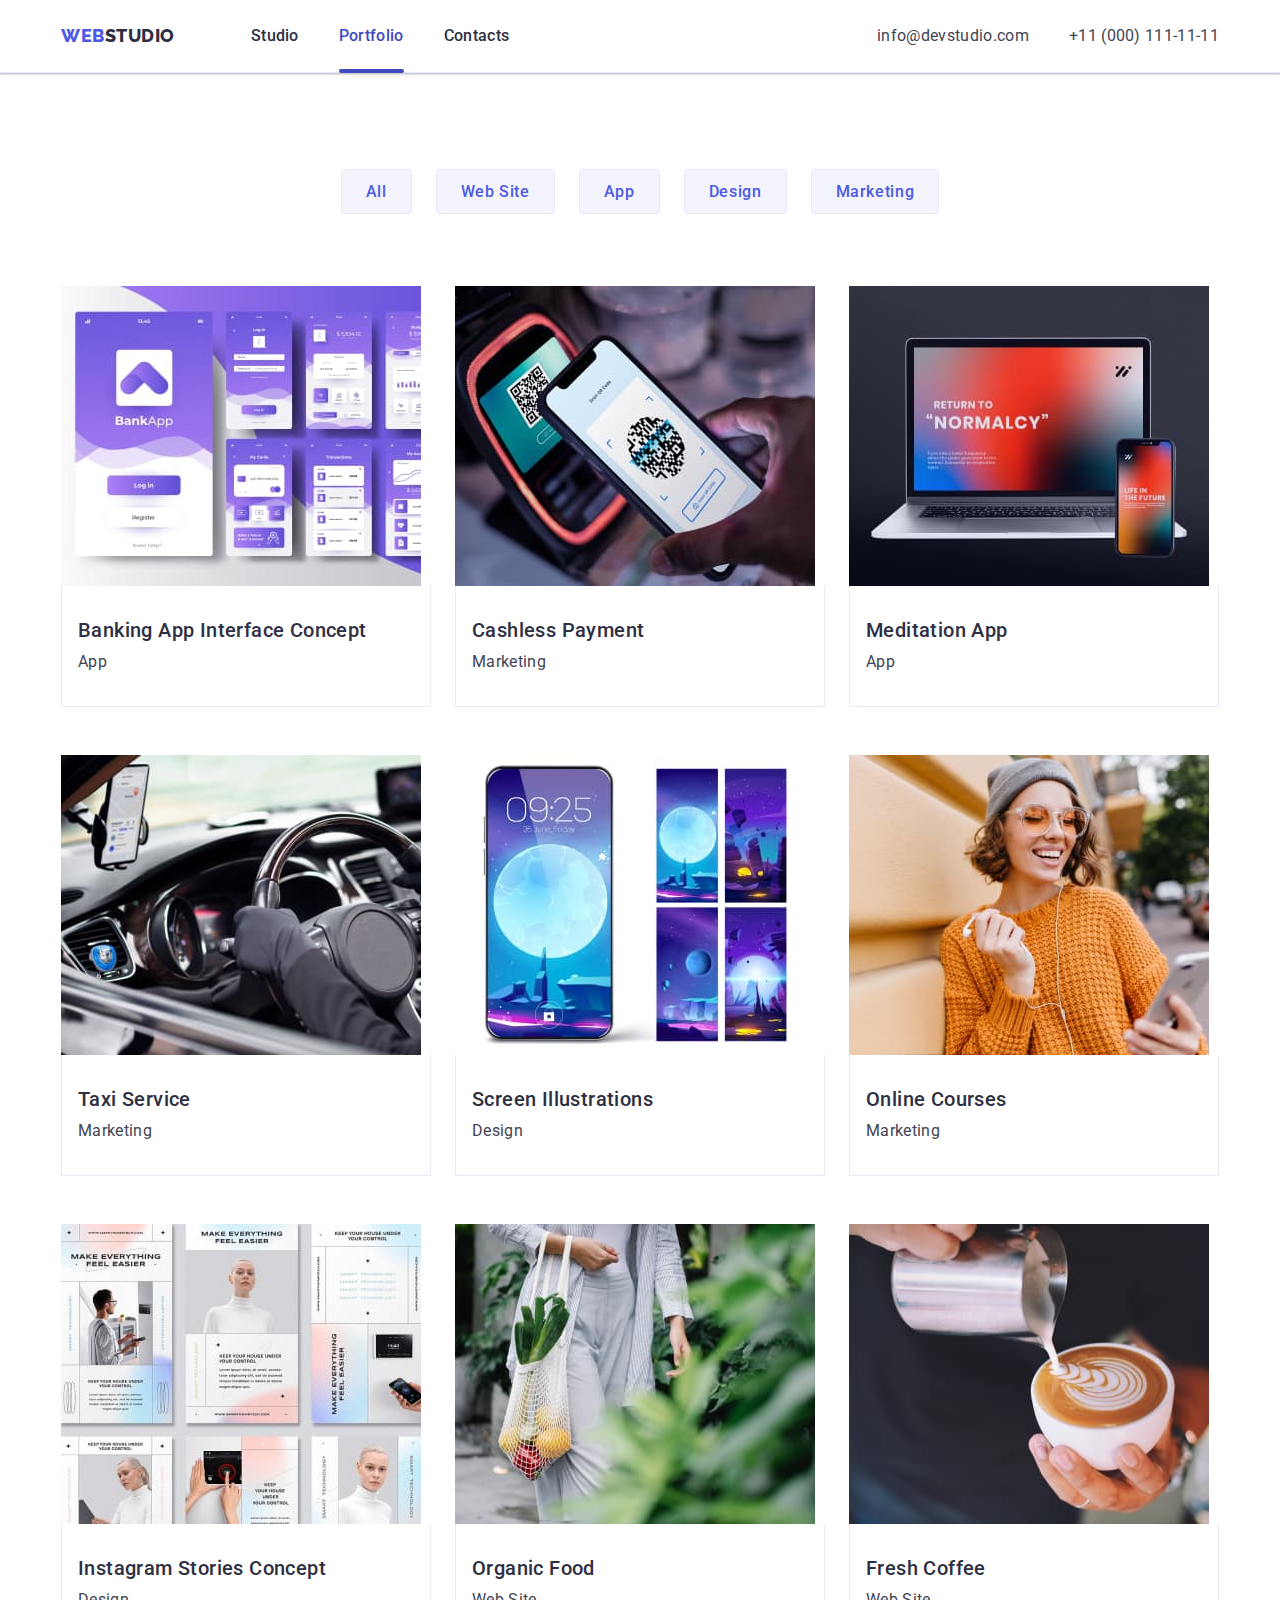
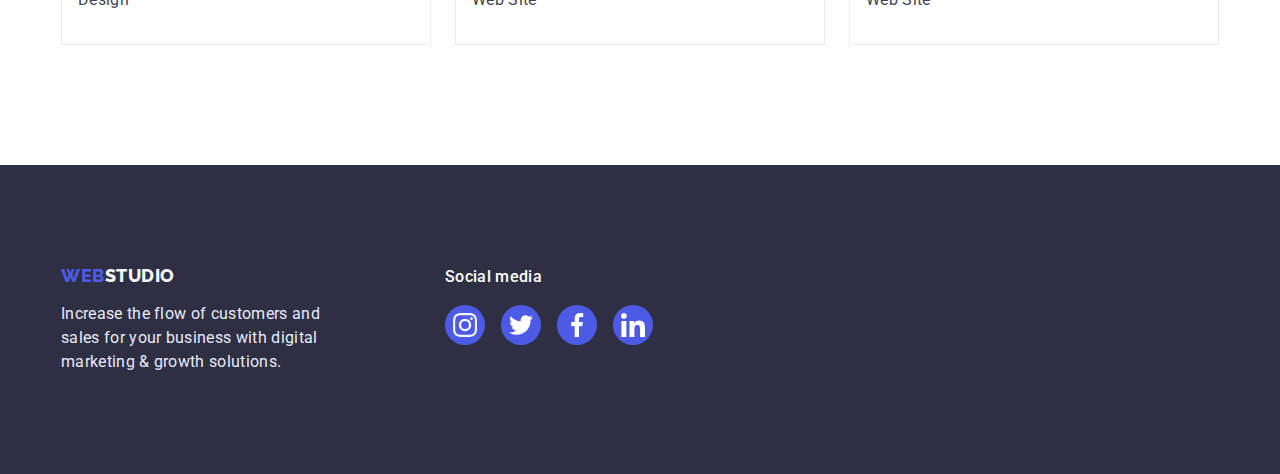
==== portfolio.html @ d0ee43f0 "Initial commit" ====
<!DOCTYPE html>
<html lang="en">
  <head>
    <meta charset="UTF-8" />
    <meta http-equiv="X-UA-Compatible" content="IE=edge" />
    <meta name="viewport" content="width=device-width, initial-scale=1.0" />
    <title>Document</title>
    <link rel="preconnect" href="https://fonts.googleapis.com" />
    <link rel="preconnect" href="https://fonts.gstatic.com" crossorigin />
    <link
      href="https://fonts.googleapis.com/css2?family=Montserrat:wght@400;700&family=Raleway:wght@800&family=Roboto:wght@400;500;700&display=swap"
      rel="stylesheet"
    />
    <link
      rel="stylesheet"
      href="https://cdnjs.cloudflare.com/ajax/libs/modern-normalize/1.1.0/modern-normalize.min.css"
      integrity="sha512-wpPYUAdjBVSE4KJnH1VR1HeZfpl1ub8YT/NKx4PuQ5NmX2tKuGu6U/JRp5y+Y8XG2tV+wKQpNHVUX03MfMFn9Q=="
      crossorigin="anonymous"
      referrerpolicy="no-referrer"
    />
    <link rel="stylesheet" href="./css/style.css" />
  </head>

  <body>
    <header class="header">
      <div class="container headerflex">
        <nav class="headernav">
          <a class="logo link" href="./index.html"
            >Web<span class="studio">Studio</span></a
          >
          <ul class="list listmenu">
            <li class="listitem">
              <a class="menu link" href="./index.html">Studio</a>
            </li>
            <li class="listitem">
              <a class="menu stroke link" href="./portfolio.html">Portfolio</a>
            </li>
            <li class="listitem">
              <a class="menu link" href="">Contacts</a>
            </li>
          </ul>
        </nav>
        <address class="contacts">
          <ul class="list contactsflex">
            <li class="additem">
              <a class="address link" href="mailto:info@devstudio.com"
                >info@devstudio.com</a
              >
            </li>
            <li class="additem">
              <a class="address link" href="tel:+110001111111"
                >+11 (000) 111-11-11</a
              >
            </li>
          </ul>
        </address>
      </div>
    </header>

    <main>
      <section class="section portfolio">
        <div class="container">
          <h1 class="visually-hidden">Portfolio</h1>
          <ul class="list portfoliolist">
            <li class="portfolioli">
              <button class="buttonfilter" type="button">All</button>
            </li>
            <li class="portfolioli">
              <button class="buttonfilter" type="button">Web Site</button>
            </li>
            <li class="portfolioli">
              <button class="buttonfilter" type="button">App</button>
            </li>
            <li class="portfolioli">
              <button class="buttonfilter" type="button">Design</button>
            </li>
            <li class="portfolioli">
              <button class="buttonfilter" type="button">Marketing</button>
            </li>
          </ul>
          <ul class="list portfoliofilter">
            <li class="portfoliofilterli">
              <a class="link portfoliolink">
                  <div class="linkthumb">
                    <img
                      class="image"
                      src="./images/Portfolio/Bankingapp.jpg"
                      alt=""
                      width="360"
                      height="300"
                    />
                    <p class="imagedescription">
                      14 Stylish and User-Friendly App Design Concepts · Task
                      Manager App · Calorie Tracker App · Exotic Fruit Ecommerce
                      App · Cloud Storage App
                    </p>
                  </div>
                <div class="card">
                  <h2 class="cardtitle">Banking App Interface Concept</h2>
                  <p class="cardtext">App</p>
                </div>
              </a>
            </li>
            <li class="portfoliofilterli">
              <a class="link portfoliolink">
                <div class="linkthumb">
                <img
                  class="image"
                  src="./images/Portfolio/Cashlesspayment.jpg"
                  alt="cashlesspayment"
                  width="360"
                  height="300"
                />
                <p class="imagedescription">
                      14 Stylish and User-Friendly App Design Concepts · Task
                      Manager App · Calorie Tracker App · Exotic Fruit Ecommerce
                      App · Cloud Storage App
                    </p>
                  </div>
                <div class="card">
                  <h2 class="cardtitle">Cashless Payment</h2>
                  <p class="cardtext">Marketing</p>
                </div>
              </a>
            </li>
            <li class="portfoliofilterli">
              <a class="link portfoliolink">
                <div class="linkthumb">
                <img
                  class="image"
                  src="./images/Portfolio/Meditationapp.jpg"
                  alt="meditationapp"
                  width="360"
                  height="300"
                />
                <p class="imagedescription">
                  14 Stylish and User-Friendly App Design Concepts · Task
                  Manager App · Calorie Tracker App · Exotic Fruit Ecommerce
                  App · Cloud Storage App
                </p>
              </div>
                <div class="card">
                  <h2 class="cardtitle">Meditation App</h2>
                  <p class="cardtext">App</p>
                </div>
              </a>
            </li>
            <li class="portfoliofilterli">
              <a class="link portfoliolink">
                <div class="linkthumb">
                <img
                  class="image"
                  src="./images/Portfolio/Taxiservice.jpg"
                  alt="taxiservice"
                  width="360"
                  height="300"
                />
                <p class="imagedescription">
                  14 Stylish and User-Friendly App Design Concepts · Task
                  Manager App · Calorie Tracker App · Exotic Fruit Ecommerce
                  App · Cloud Storage App
                </p>
              </div>
                <div class="card">
                  <h2 class="cardtitle">Taxi Service</h2>
                  <p class="cardtext">Marketing</p>
                </div>
              </a>
            </li>
            <li class="portfoliofilterli">
              <a class="link portfoliolink">
                <div class="linkthumb">
                <img
                  class="image"
                  src="./images/Portfolio/Screenillustrations.jpg"
                  alt="screenillustrations"
                  width="360"
                  height="300"
                />
                <p class="imagedescription">
                  14 Stylish and User-Friendly App Design Concepts · Task
                  Manager App · Calorie Tracker App · Exotic Fruit Ecommerce
                  App · Cloud Storage App
                </p>
              </div>
                <div class="card">
                  <h2 class="cardtitle">Screen Illustrations</h2>
                  <p class="cardtext">Design</p>
                </div>
              </a>
            </li>
            <li class="portfoliofilterli">
              <a class="link portfoliolink">
                <div class="linkthumb">
                <img
                  class="image"
                  src="./images/Portfolio/Onlinecourses.jpg"
                  alt="onlinecourses"
                  width="360"
                  height="300"
                />
                <p class="imagedescription">
                  14 Stylish and User-Friendly App Design Concepts · Task
                  Manager App · Calorie Tracker App · Exotic Fruit Ecommerce
                  App · Cloud Storage App
                </p>
              </div>
                <div class="card">
                  <h2 class="cardtitle">Online Courses</h2>
                  <p class="cardtext">Marketing</p>
                </div>
              </a>
            </li>
            <li class="portfoliofilterli">
              <a class="link portfoliolink">
                <div class="linkthumb">
                <img
                  class="image"
                  src="./images/Portfolio/Instagramstories.jpg"
                  alt="instagramstories"
                  width="360"
                  height="300"
                />
                <p class="imagedescription">
                  14 Stylish and User-Friendly App Design Concepts · Task
                  Manager App · Calorie Tracker App · Exotic Fruit Ecommerce
                  App · Cloud Storage App
                </p>
              </div>
                <div class="card">
                  <h2 class="cardtitle">Instagram Stories Concept</h2>
                  <p class="cardtext">Design</p>
                </div>
              </a>
            </li>
            <li class="portfoliofilterli">
              <a class="link portfoliolink">
                <div class="linkthumb">
                <img
                  class="image"
                  src="./images/Portfolio/Organicfood.jpg"
                  alt="organicfood"
                  width="360"
                  height="300"
                />
                <p class="imagedescription">
                  14 Stylish and User-Friendly App Design Concepts · Task
                  Manager App · Calorie Tracker App · Exotic Fruit Ecommerce
                  App · Cloud Storage App
                </p>
              </div>
                <div class="card">
                  <h2 class="cardtitle">Organic Food</h2>
                  <p class="cardtext">Web Site</p>
                </div>
              </a>
            </li>
            <li class="portfoliofilterli">
              <a class="link portfoliolink">
                <div class="linkthumb">
                <img
                  class="image"
                  src="./images/Portfolio/Freshcoffee.jpg"
                  alt="freshcoffee"
                  width="360"
                  height="300"
                />
                <p class="imagedescription">
                  14 Stylish and User-Friendly App Design Concepts · Task
                  Manager App · Calorie Tracker App · Exotic Fruit Ecommerce
                  App · Cloud Storage App
                </p>
              </div>
                <div class="card">
                  <h2 class="cardtitle">Fresh Coffee</h2>
                  <p class="cardtext">Web Site</p>
                </div>
              </a>
            </li>
          </ul>
        </div>
      </section>
    </main>
    <footer class="footer">
      <div class="container contfooter">
        <div class="footerleft">
          <a class="logofooter link" href="./index.html"
            >Web<span class="studiofooter">Studio</span></a
          >
          <p class="footertextleft">
            Increase the flow of customers and sales for your business with
            digital marketing & growth solutions.
          </p>
        </div>
        <div class="footercenter">
          <p class="footertextcenter">Social media</p>
          <ul class="footersoclist list">
            <li class="footersocitems">
              <a href="" class="footersoclink link">
                <svg width="24" height="24" class="footersocicon">
                  <use href="./images/icons.svg#icon-instagram"></use></svg
              ></a>
            </li>
            <li class="footersocitems">
              <a href="" class="footersoclink link">
                <svg width="24" height="24" class="footersocicon">
                  <use href="./images/icons.svg#icon-twitter"></use></svg
              ></a>
            </li>
            <li class="footersocitems">
              <a href="" class="footersoclink link">
                <svg width="24" height="24" class="footersocicon">
                  <use href="./images/icons.svg#icon-facebook"></use></svg
              ></a>
            </li>
            <li class="footersocitems">
              <a href="" class="footersoclink link">
                <svg width="24" height="24" class="footersocicon">
                  <use href="./images/icons.svg#icon-linkedin"></use></svg
              ></a>
            </li>
          </ul>
        </div>
      </div>
    </footer>
  </body>
</html>
---- css/style.css ----
body {
  margin: 0;
  font-family: "Roboto", sans-serif;
  font-size: 16px;
  line-height: 1.5;
  color: #434455;
}

/*---*/

:root {
  --iris: #4d5ae5;
  --ocean: #404bbf;
  --navy-blue: #2e2f42;
  --green: #31d0aa;
  --slate: #434455;
  --lightslate: #8e8f99;
  --cornflower: #e7e9fc;
  --cloud: #f4f4fd;
  --navy-blue-modal: #2e2f42;
  --white: #ffffff;
  --herobuttoncolor: rgba(0, 0, 0, 0.15);
  --teamcolor: #d9d9d9;
}

* *::before *::after {
  box-sizing: border-box;
}

.container {
  width: 1158px;
  padding: 0 15px;
  margin: 0 auto;
}

.section {
  padding: 120px 0;
}

.image {
  display: block;
  max-width: 100%;
  height: auto;
}

.list {
  list-style: none;
  padding: 0;
  margin: 0;
}

.link {
  text-decoration: none;
}

.visually-hidden {
  position: absolute;
  width: 1px;
  height: 1px;
  margin: -1px;
  border: 0;
  padding: 0;
  white-space: nowrap;
  clip-path: inset(100%);
  clip: rect(0 0 0 0);
  overflow: hidden;
}

/*HEADER*/

.header {
  padding: 24px;
  border-bottom: 1px solid var(--cornflower);
  box-shadow: 0px 1px 6px rgba(46, 47, 66, 0.08),
    0px 1px 1px rgba(46, 47, 66, 0.16), 0px 2px 1px rgba(46, 47, 66, 0.08);
}

.headerflex {
  display: flex;
  justify-content: space-between;
  align-items: center;
}

.headernav {
  display: flex;
  justify-content: space-between;
  align-items: center;
}

.listmenu {
  display: flex;
  gap: 40px;
}

.logo {
  margin-right: 76px;
  font-family: "Raleway", sans-serif;
  font-weight: 800;
  font-size: 18px;
  line-height: 1.17;
  letter-spacing: 0.03em;
  text-transform: uppercase;
  color: var(--iris);
}

.studio {
  color: var(--navy-blue);
}

.menu {
  position: relative;
  display: block;
  font-weight: 500;
  letter-spacing: 0.02em;
  color: var(--navy-blue);
  transition-property: color;
  transition-duration: 250ms;
  transition-timing-function: cubic-bezier(0.4, 0, 0.2, 1);
}

.menu::after {
  content: "";
  display: block;
  opacity: 0;
  position: absolute;
  bottom: -25px;
  left: 0;
  height: 4px;
  width: 100%;
  border-radius: 2px;
  background-color: var(--ocean);
  transition-property: opacity;
  transition-duration: 250ms;
  transition-timing-function: cubic-bezier(0.4, 0, 0.2, 1);
}

.menu.stroke {
  color: var(--ocean);
}

.menu:hover,
.menu:focus {
  color: var(--ocean);
}

.menu:hover::after,
.menu:focus::after,
.menu.stroke::after {
  opacity: 1;
}

.contacts {
  font-style: normal;
  justify-content: space-between;
  align-items: center;
}

.contactsflex {
  display: flex;
  gap: 40px;
}

.additem {
  display: flex;
}

.address {
  letter-spacing: 0.02em;
  color: var(--slate);
  transition-property: color;
  transition-duration: 250ms;
  transition-timing-function: cubic-bezier(0.4, 0, 0.2, 1);
}

.address:hover,
.address:focus {
  color: var(--ocean);
}

/*HERO*/

.hero {
  max-width: 1440px;
  margin: 0 auto;
  padding: 188px 0;
  text-align: center;
  background-color: var(--navy-blue);
  background-image: linear-gradient(
      rgba(46, 47, 66, 0.7),
      rgba(46, 47, 66, 0.7)
    ),
    url(../images/heroimage.jpg);
  background-repeat: no-repeat;
  background-position: center;
  background-size: cover;
}

.heroslogan {
  width: 496px;
  margin: 0 auto;
  margin-bottom: 48px;
  font-weight: 700;
  font-size: 56px;
  line-height: 1.07;
  text-align: center;
  letter-spacing: 0.02em;
  color: var(--white);
}

.herobutton {
  display: block;
  align-items: center;
  margin: 0 auto;
  padding: 16px 32px;
  border: 0;
  font-family: "Roboto", sans-serif;
  font-weight: 500;
  font-size: 16px;
  line-height: 1.5;
  letter-spacing: 0.04em;
  color: var(--white);
  background-color: var(--iris);
  box-shadow: 0px 4px 4px var(--herobuttoncolor);
  border-radius: 4px;
  cursor: pointer;
  transition-property: background-color;
  transition-duration: 250ms;
  transition-timing-function: cubic-bezier(0.4, 0, 0.2, 1);
}

.herobutton:hover,
.herobutton:focus {
  background-color: var(--ocean);
}

.backdrop {
  position: fixed;
  top: 0;
  left: 0;
  width: 100%;
  height: 100%;
  background-color: rgba(46, 47, 66, 0.4);
}

.modal {
  position: relative;
  top: 50%;
  left: 50%;
  width: 408px;
  padding: 72px 24px;
  text-align: left;
  border-radius: 4px;
  background: #fcfcfc;
  box-shadow: 0px 1px 1px rgba(0, 0, 0, 0.14), 0px 1px 3px rgba(0, 0, 0, 0.12),
    0px 2px 1px rgba(0, 0, 0, 0.2);
  transform: translate(-50%, -50%);
}

.backdrop.is-hidden {
  visibility: hidden;
  opacity: 0;
  pointer-events: none;
}

.buttonmodal {
  position: absolute;
  display: flex;
  align-items: center;
  justify-content: center;
  margin-bottom: 24px;
  top: 24px;
  right: 24px;
  width: 24px;
  height: 24px;
  border-radius: 50%;
  color: var(--navy-blue);
  border: 1px solid rgba(0, 0, 0, 0.1);
  cursor: pointer;
  transition-property: background-color, color;
  transition-duration: 250ms;
  transition-timing-function: cubic-bezier(0.4, 0, 0.2, 1);
}

.buttonmodal:hover,
.buttonmodal:focus {
  color: var(--white);
  background-color: var(--ocean);
}

.modalsvg {
  fill: currentColor;
}

.modalabout {
  margin: 0 0 16px;
  font-family: "Roboto";
  font-style: normal;
  font-weight: 500;
  font-size: 16px;
  line-height: 1.5;
  text-align: center;
  letter-spacing: 0.02em;
  color: var(--navy-blue);
}

.form-field {
  margin: 0 0 8px;
  text-align: left;
}

.label {
  display: block;
  margin-bottom: 4px;
  font-size: 12px;
  line-height: 1.17;
  letter-spacing: 0.04em;
  color: var(--lightslate);
}

.modal {
  padding-bottom: 24px;
}

.modalinput {
  width: 100%;
  height: 40px;
  border: 1px solid rgba(46, 47, 66, 0.4);
  border-radius: 4px;
  padding-left: 38px;
  margin: 0;
  padding-top: 0;
  font-size: 12px;
  background-color: transparent;
  transition-property: border;
  transition-duration: 250ms;
  transition-timing-function: cubic-bezier(0.4, 0, 0.2, 1);
}

.modalinput:focus {
  border-color: var(--iris);
  outline: none;
}

.modalinput:focus + .iconmodal {
  fill:var(--iris)
}

.modaldiv {
  position: relative;
}

.iconmodal {
  position: absolute;
  display: inline-block;
  top: 8px;
  left: 16px;
  width: 18px;
  height: 24px;
  fill: #000000;
}

.modalcomment {
  padding: 8px 16px;
  font-style: normal;
  font-weight: 400;
  font-size: 12px;
  line-height: 1.17;
  letter-spacing: 0.04em;
  width: 100%;
  height: 120px;
  border: 1px solid rgba(46, 47, 66, 0.4);
  border-radius: 4px;
  resize: none;
}

.modalcomment::placeholder {
  font-family: "Roboto";
  font-style: normal;
  font-weight: 400;
  font-size: 12px;
  line-height: 1.17;
  letter-spacing: 0.04em;
  color: rgba(46, 47, 66, 0.4);
}

.privacypolicy {
  color: var(--iris);
}

.field {
  display: flex;
  position: relative;
  align-items: center;
  justify-content: center;
  border: none;
  margin: 0;
  padding: 0;
  transition-property: background-color;
  transition-duration: 250ms;
  transition-timing-function: cubic-bezier(0.4, 0, 0.2, 1);
}

.fieldlabel {
  margin-bottom: 24px;
  font-size: 12px;
  line-height: 1, 17;
  letter-spacing: 0.04em;
  color: var(--lightslate);
  padding-left: 24px;
}

.checkbox {
  appearance: none;
  position: absolute;
  opacity; 0;
}

.checkbox:checked + .checkicon {
  background-color: var(--iris);
  border-color: var(--iris);
  fill: var(--white);
}

.checkbox:focus + .checkicon {
  border-color: var(--iris);
}

.checkicon {
  position: absolute;
  display: inline-flex;
  left: 1px;
  width: 16px;
  height: 16px;
  box-sizing: border-box;
  align-items: center;
  justify-content: center;
  border: 1px solid rgba(46, 47, 66, 0.4);
  border-radius: 2px;
  fill: transparent;
}

.checkicon:focus {
  border-color: var(--iris);
  fill: var(--iris);
}

.formbutton {
  display: block;
  align-items: center;
  margin: 0 auto;
  padding: 16px 64px;
  border: 0;
  font-weight: 500;
  font-size: 16px;
  line-height: 1.5;
  letter-spacing: 0.04em;
  cursor: pointer;
  box-shadow: 0px 4px 4px rgba(0, 0, 0, 0.15);
  transition-property: background-color;
  transition-duration: 250ms;
  transition-timing-function: cubic-bezier(0.4, 0, 0.2, 1);
  color: var(--white);
  background-color: var(--iris);
  border-radius: 4px;
}

.formbutton:hover,
.formbutton:focus {
  background-color: var(--ocean);
}

/*ABOUT*/

.aboutlist {
  display: flex;
  gap: 24px;
}

.aboutli {
  display: block;
  width: calc((100% - 72px) / 4);
}

.abouttitle {
  margin: 0 0 8px 0;
  font-weight: 500;
  font-size: 20px;
  line-height: 1.2;
  letter-spacing: 0.02em;
  color: var(--navy-blue);
}

.abouttext {
  margin: 0;
  letter-spacing: 0.02em;
}

.aboutlink {
  margin: 0 0 8px 0;
  width: 100%;
  height: 112px;
  border-radius: 4px;
  background-color: var(--cloud);
  display: flex;
  align-items: center;
  justify-content: center;
}

/*WHAT ARE WE DOING*/

.doing {
  padding-top: 0;
}

.doingflex {
  display: flex;
  gap: 24px;
}

/*OUR TEAM*/

.team {
  background-color: var(--cloud);
}

.title {
  margin: 0 0 72px 0;
  font-weight: 700;
  font-size: 36px;
  line-height: 1.11;
  text-align: center;
  letter-spacing: 0.02em;
  text-transform: capitalize;
  color: var(--navy-blue);
}

.teamflex {
  display: flex;
  gap: 24px;
}

.teamli {
  width: calc((100% - 72px) / 4);
  background-color: var(--white);
}

.teamdiv {
  padding: 32px 0;
  box-shadow: 0px 1px 6px rgba(46, 47, 66, 0.08),
    0px 1px 1px rgba(46, 47, 66, 0.16), 0px 2px 1px rgba(46, 47, 66, 0.08);
  border-radius: 0px 0px 4px 4px;
}

.teammember {
  margin-top: 0;
  margin-bottom: 8px;
  font-weight: 500;
  font-size: 20px;
  line-height: 1.2;
  text-align: center;
  letter-spacing: 0.02em;
  color: var(--navy-blue);
}

.teammemberprof {
  margin: 0;
  text-align: center;
  letter-spacing: 0.02em;
  margin-bottom: 8px;
}

.teamsoclist {
  display: flex;
  justify-content: center;
  gap: 24px;
}

.teamsocitems {
  width: 40px;
  height: 40px;
}

.teamsoclink {
  width: 100%;
  height: 100%;
  border-radius: 50%;
  background-color: #4d5ae5;
  display: flex;
  align-items: center;
  justify-content: center;
  transition-property: background-color;
  transition-duration: 250ms;
  transition-timing-function: cubic-bezier(0.4, 0, 0.2, 1);
}

.teamsoclink:hover,
.teamsoclink:focus {
  background-color: var(--ocean);
}

.teamsocicon {
  fill: var(--white);
}

/*CUSTOMERS*/

.customersflex {
  display: flex;
  justify-content: center;
  gap: 24px;
}

.customersli {
  width: calc((100% - 120px) / 6);
  height: 88px;
}

.customerslink {
  width: 100%;
  height: 100%;
  border: 1px solid var(--lightslate);
  border-radius: 4px;
  background-color: var(--white);
  color: var(--lightslate);
  display: flex;
  align-items: center;
  justify-content: center;
  transition-property: border, color;
  transition-duration: 250ms;
  transition-timing-function: cubic-bezier(0.4, 0, 0.2, 1);
}

.customerslink:hover,
.customerslink:focus {
  border-color: var(--ocean);
  color: var(--ocean);
}

.customersicon {
  fill: currentColor;
}

/*FOOTER*/

.footer {
  padding: 100px 0;
  font-family: "Roboto", sans-serif;
  background-color: var(--navy-blue);
}

.contfooter {
  display: flex;
  align-items: baseline;
}

.footerleft {
  width: 264px;
  margin-right: 120px;
}

.logofooter {
  display: inline-block;
  margin-bottom: 16px;
  font-family: "Raleway", sans-serif;
  font-weight: 800;
  font-size: 18px;
  line-height: 1.17;
  letter-spacing: 0.03em;
  text-transform: uppercase;
  color: var(--iris);
}

.studiofooter {
  color: var(--cloud);
}

.footertextleft {
  margin: 0;
  margin-top: 0;
  font-size: 16px;
  letter-spacing: 0.02em;
  color: var(--cornflower);
}

.footercenter {
  margin-top: 0;
  justify-content: center;
  margin-right: auto;
}

.footertextcenter {
  margin-top: 0;
  margin-bottom: 16px;
  font-weight: 500;
  font-size: 16px;
  letter-spacing: 0.02em;
  color: var(--white);
}

.footersoclist {
  display: flex;
  justify-content: center;
  gap: 16px;
}

.footersocitems {
  width: 40px;
  height: 40px;
}

.footersoclink {
  width: 100%;
  height: 100%;
  border-radius: 50%;
  background-color: var(--iris);
  display: flex;
  align-items: center;
  justify-content: center;
  transition-property: color;
  transition-duration: 250ms;
  transition-timing-function: cubic-bezier(0.4, 0, 0.2, 1);
}

.footersoclink:hover,
.footersoclink:focus {
  background-color: var(--green);
}

.footersocicon {
  fill: var(--white);
}

.footerright {
  justify-content: center;
}

.footerdiv {
  display: flex;
}

.footerform {
  position: relative;
  display: flex;
  align-items: center;
  position: relative;
  gap: 24px;
}

.labelfooter {
  position: absolute;
  padding-left: 16px;
  font-family: "Roboto";
  font-style: normal;
  font-weight: 400;
  font-size: 12px;
  line-height: 1, 17;
  letter-spacing: 0.04em;
  color: var(--white);
}

.footerinput {
  width: 264px;
  height: 40px;
  border: 1px solid var(--white);
  border-radius: 4px;
  padding: 8px 16px;
  font-size: 12px;
  background-color: transparent;
  color: var(--white);
  transition-property: border;
  transition-duration: 250ms;
  transition-timing-function: cubic-bezier(0.4, 0, 0.2, 1);
}

.footerinput:focus {
  border-color: var(--iris);
}

.footerinput::placeholder {
  font-family: "Roboto";
  font-style: normal;
  font-weight: 400;
  font-size: 12px;
  line-height: 1.17;
  letter-spacing: 0.04em;
  color: var(--white);
}

.footerformbutton {
  display: flex;
  align-items: center;
  justify-content: center;
  gap: 16px;
  margin: 0;
  border: 0;
  padding: 8px 24px;
  height: 40px;
  color: var(--white);
  background-color: var(--iris);
  border-radius: 4px;
  font-weight: 500;
  font-size: 16px;
  line-height: 1.5;
  letter-spacing: 0.04em;
  cursor: pointer;
  transition-property: background-color;
  transition-duration: 250ms;
  transition-timing-function: cubic-bezier(0.4, 0, 0.2, 1);
}

.footerformbutton:hover,
.footerformbutton:focus {
  background-color: var(--ocean);
}

.footerformicon {
  fill: var(--white);
}

/*PORTFOLIO*/

.section.portfolio {
  padding-top: 96px;
}

.portfoliolist {
  display: flex;
  justify-content: center;
  align-items: center;
  margin: 0 0 72px 0;
  gap: 24px;
}

.portfoliofilter {
  display: flex;
  flex-wrap: wrap;
  gap: 48px 24px;
}

.portfoliofilterli {
  width: calc((100% - 48px) / 3);
  position: relative;
}

.portfoliolink {
  display: block;
  position: relative;
  transition-property: box-shadow;
  transition-duration: 250ms;
  transition-timing-function: cubic-bezier(0.4, 0, 0.2, 1);
}

.portfoliolink:hover,
.portfoliolink:focus {
  box-shadow: 0px 1px 6px rgba(46, 47, 66, 0.08),
    0px 1px 1px rgba(46, 47, 66, 0.16), 0px 2px 1px rgba(46, 47, 66, 0.08);
}

.buttonfilter {
  font-family: "Roboto", sans-serif;
  font-weight: 500;
  font-size: 16px;
  letter-spacing: 0.04em;
  display: flex;
  text-align: center;
  color: var(--iris);
  background-color: var(--cloud);
  cursor: pointer;
  padding: 12px 24px;
  border: 1px solid var(--cornflower);
  border-radius: 4px;
  transition-property: color, background-color, box-shadow, border;
  transition-duration: 250ms;
  transition-timing-function: cubic-bezier(0.4, 0, 0.2, 1);
}

.buttonfilter:hover,
.buttonfilter:focus {
  color: var(--white);
  background-color: var(--ocean);
  box-shadow: 0px 3px 1px rgba(0, 0, 0, 0.1), 0px 2px 1px rgba(0, 0, 0, 0.08),
    0px 2px 2px rgba(0, 0, 0, 0.12);
  border: 1px solid var(--ocean);
}

.linkthumb {
  position: relative;
  overflow: hidden;
}

.imagedescription {
  position: absolute;
  margin: 0;
  padding: 40px 32px;
  top: 0;
  left: 0;
  width: 100%;
  height: 100%;
  transform: translateY(100%);
  transition: transform 250ms;
  transition-property: transform;
  transition-duration: 250ms;
  transition-timing-function: cubic-bezier(0.4, 0, 0.2, 1);
  color: var(--white);
}

.linkthumb::before {
  display: inline-block;
  content: "";
  position: absolute;
  width: 100%;
  height: 100%;
  top: 0;
  left: 0;
  background-color: var(--iris);
  transform: translateY(100%);
  transition-property: transform;
  transition-duration: 250ms;
  transition-timing-function: cubic-bezier(0.4, 0, 0.2, 1);
}

.portfoliolink:hover .imagedescription {
  transform: translateY(0);
}

.portfoliolink:hover .linkthumb::before {
  transform: translateY(0);
}

.card {
  padding: 32px 0 32px 16px;
  border: 1px solid var(--cornflower);
  border-top: 0;
}

.cardtitle {
  margin-top: 0;
  margin-bottom: 8px;
  font-weight: 500;
  font-size: 20px;
  line-height: 1.2;
  letter-spacing: 0.02em;
  color: var(--navy-blue);
}

.cardtext {
  margin: 0;
  letter-spacing: 0.02em;
  color: var(--slate);
}
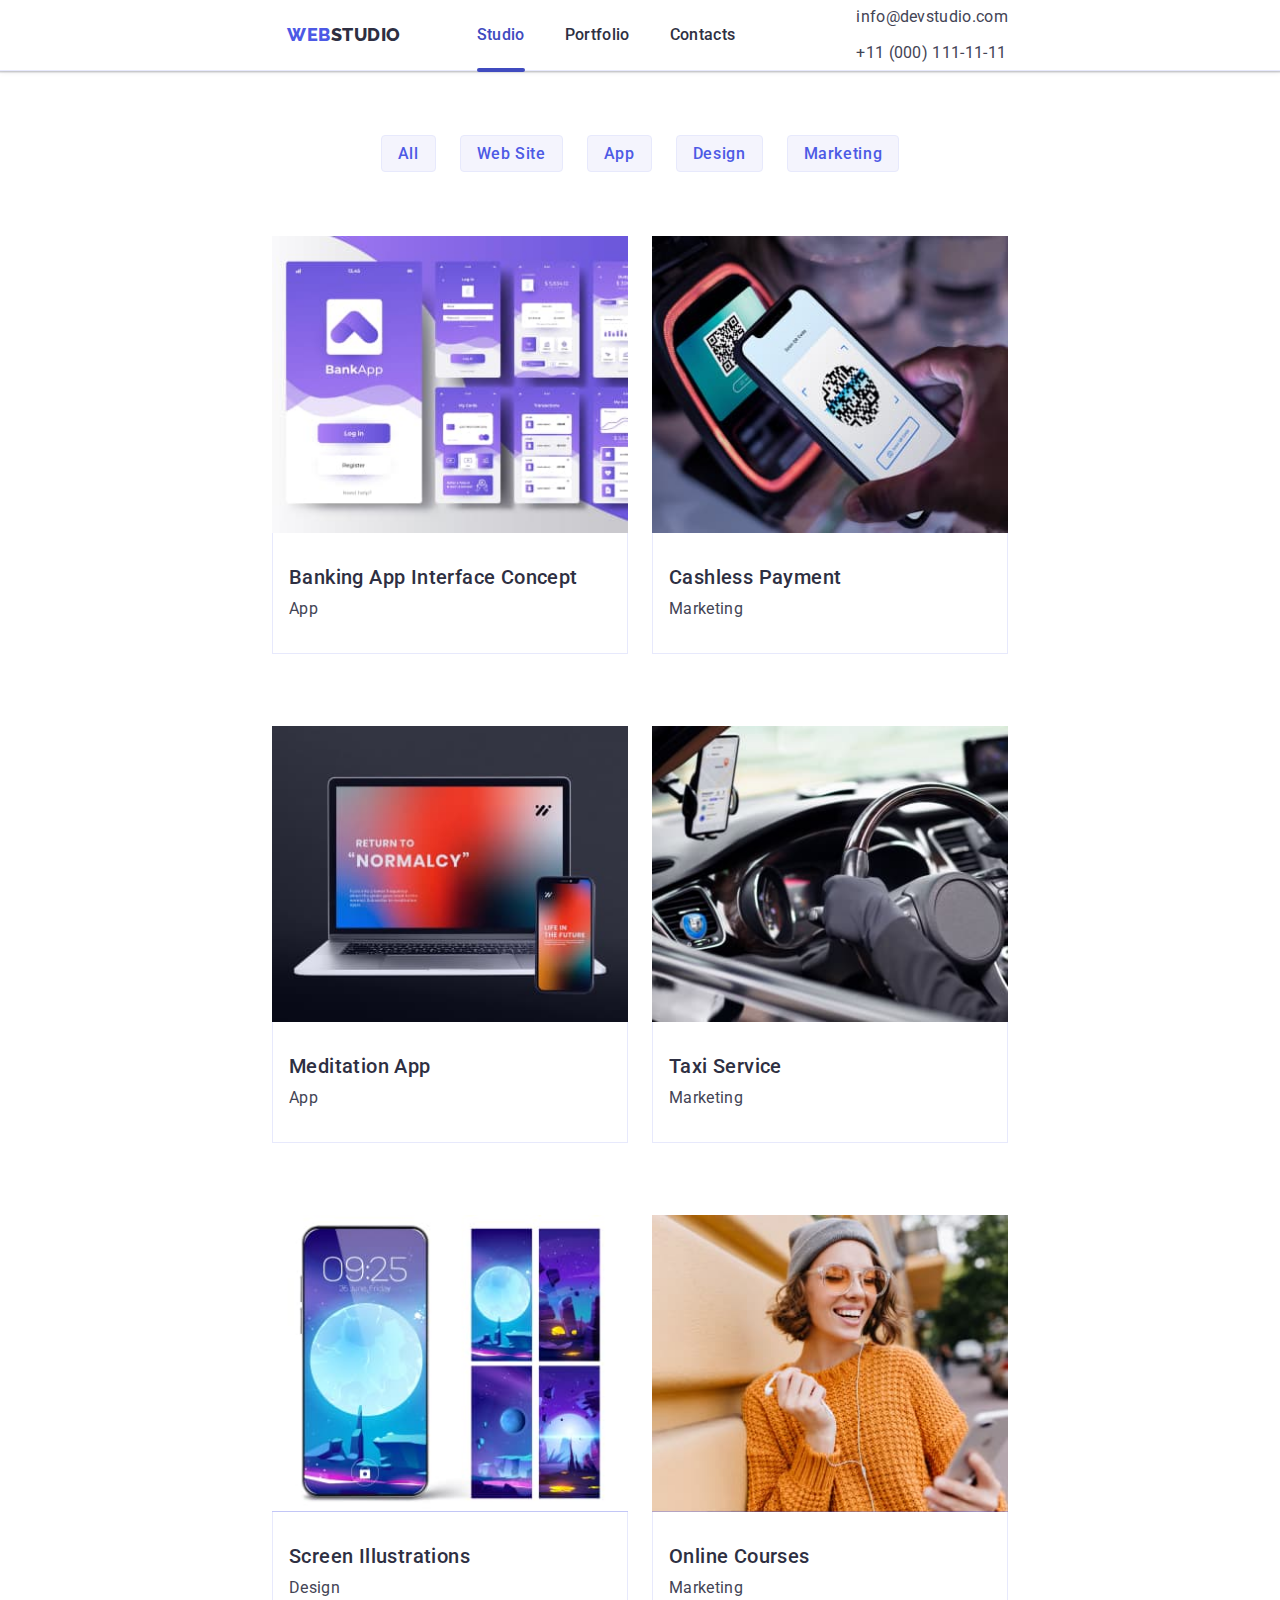
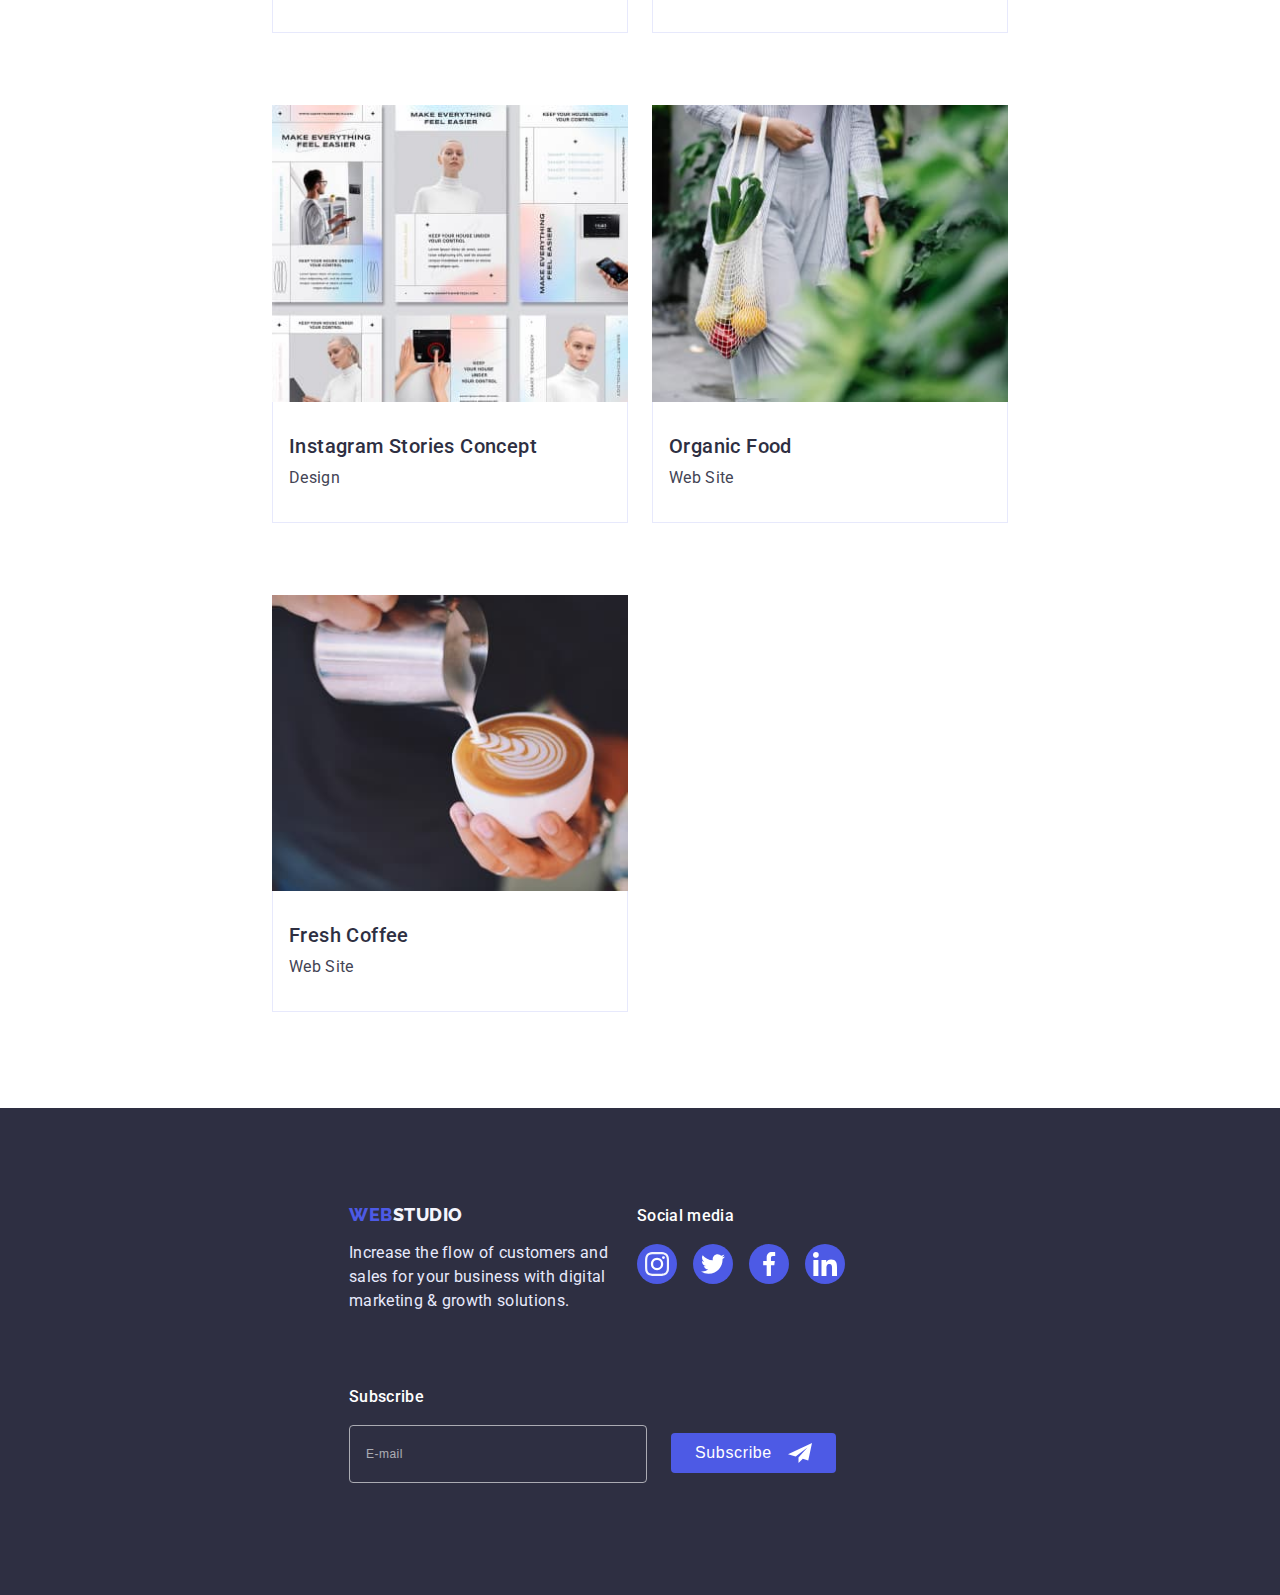
==== commit a38610ed: "HW_7_nn" ====
--- a/portfolio.html
+++ b/portfolio.html
@@ -19,6 +19,7 @@
       referrerpolicy="no-referrer"
     />
     <link rel="stylesheet" href="./css/style.css" />
+    <link rel="stylesheet" href="./css/media.css" />
   </head>
 
   <body>
@@ -30,10 +31,10 @@
           >
           <ul class="list listmenu">
             <li class="listitem">
-              <a class="menu link" href="./index.html">Studio</a>
+              <a class="menu stroke link" href="./index.html">Studio</a>
             </li>
             <li class="listitem">
-              <a class="menu stroke link" href="./portfolio.html">Portfolio</a>
+              <a class="menu link" href="./portfolio.html">Portfolio</a>
             </li>
             <li class="listitem">
               <a class="menu link" href="">Contacts</a>
@@ -54,6 +55,86 @@
             </li>
           </ul>
         </address>
+        <button
+          class="hamburger js-open-menu"
+          aria-expanded="false"
+          aria-controls="mobile-menu"
+        >
+          <svg
+            width="32"
+            height="22"
+            fill="currentColor"
+            viewBox="0 0 20 20"
+            xmlns="http://www.w3.org/2000/svg"
+          >
+            <path
+              fill-rule="evenodd"
+              d="M3 5a1 1 0 011-1h12a1 1 0 110 2H4a1 1 0 01-1-1zM3 10a1 1 0 011-1h12a1 1 0 110 2H4a1 1 0 01-1-1zM3 15a1 1 0 011-1h12a1 1 0 110 2H4a1 1 0 01-1-1z"
+              clip-rule="evenodd"
+            ></path>
+          </svg>
+        </button>
+      </div>
+      <div class="mobmenu js-menu-container is-open" id="mobile-menu">
+        <button class="close js-close-menu">
+          <svg
+            fill="currentColor"
+            viewBox="0 0 20 20"
+            xmlns="http://www.w3.org/2000/svg"
+            width="24"
+            height="24"
+          >
+            <path
+              fill-rule="evenodd"
+              d="M4.293 4.293a1 1 0 011.414 0L10 8.586l4.293-4.293a1 1 0 111.414 1.414L11.414 10l4.293 4.293a1 1 0 01-1.414 1.414L10 11.414l-4.293 4.293a1 1 0 01-1.414-1.414L8.586 10 4.293 5.707a1 1 0 010-1.414z"
+              clip-rule="evenodd"
+            ></path>
+          </svg>
+        </button>
+        <div>
+        <ul class="list moblistmenu">
+          <li class="moblistitem">
+            <a class="link" href="./index.html">Studio</a>
+          </li>
+          <li class="moblistitem">
+            <a class="link" href="./portfolio.html">Portfolio</a>
+          </li>
+          <li class="moblistitem">
+            <a class="mobstroke link" href="">Contacts</a>
+          </li>
+        </ul>
+        </div>
+        <div>
+          <div class="mobaddress">
+            <a class="mobaddressa link" href="tel:+110001111111"
+              >+11 (000) 111-11-11</a
+            >
+          </div>
+          <div class="mobmail">
+            <a class="mobmaila link" href="mailto:info@devstudio.com"
+              >info@devstudio.com</a
+            >
+          </div>
+        
+          <ul class="mobsoclist list">
+            <li class="mobsocitems"><a href="" class="mobsoclink link">
+              <svg width="16" height="16" class="mobsocicon">
+                <use href="./images/icons.svg#icon-instagram"></use>
+              </svg>
+            </a></li>
+            <li class="mobsocitems"><a href="" class="mobsoclink link"> <svg width="16" height="16" class="mobsocicon">
+                <use href="./images/icons.svg#icon-twitter"></use>
+              </svg></a></li>
+            <li class="mobsocitems"><a href="" class="mobsoclink link"> <svg width="16" height="16" class="mobsocicon">
+                <use href="./images/icons.svg#icon-facebook"></use>
+              </svg></a></li>
+            <li class="mobsocitems"><a href="" class="mobsoclink link"> <svg width="16" height="16" class="mobsocicon">
+                <use href="./images/icons.svg#icon-linkedin"></use>
+              </svg></a></li>
+          </ul>
+          
+        </div>
+        
       </div>
     </header>
 
@@ -83,6 +164,8 @@
               <a class="link portfoliolink">
                   <div class="linkthumb">
                     <img
+                    srcset="./images/Portfolio/Bankingapp.jpg 1x,
+              ./images/Portfolio/bankingapp2x.jpg 2x"
                       class="image"
                       src="./images/Portfolio/Bankingapp.jpg"
                       alt=""
@@ -105,6 +188,8 @@
               <a class="link portfoliolink">
                 <div class="linkthumb">
                 <img
+                srcset="./images/Portfolio/Cashlesspayment.jpg 1x,
+              ./images/Portfolio/cashlesspayment2x.jpg 2x"
                   class="image"
                   src="./images/Portfolio/Cashlesspayment.jpg"
                   alt="cashlesspayment"
@@ -127,6 +212,8 @@
               <a class="link portfoliolink">
                 <div class="linkthumb">
                 <img
+                srcset="./images/Portfolio/Meditationapp.jpg 1x,
+                ./images/Portfolio/meditationapp2x.jpg 2x"
                   class="image"
                   src="./images/Portfolio/Meditationapp.jpg"
                   alt="meditationapp"
@@ -149,6 +236,8 @@
               <a class="link portfoliolink">
                 <div class="linkthumb">
                 <img
+                srcset="./images/Portfolio/Taxiservice.jpg 1x,
+              ./images/Portfolio/taxiservice2x.jpg 2x"
                   class="image"
                   src="./images/Portfolio/Taxiservice.jpg"
                   alt="taxiservice"
@@ -171,6 +260,8 @@
               <a class="link portfoliolink">
                 <div class="linkthumb">
                 <img
+                srcset="./images/Portfolio/Screenillustrations.jpg 1x,
+                ./images/Portfolio/screenillustrations2x.jpg 2x"
                   class="image"
                   src="./images/Portfolio/Screenillustrations.jpg"
                   alt="screenillustrations"
@@ -193,6 +284,8 @@
               <a class="link portfoliolink">
                 <div class="linkthumb">
                 <img
+                srcset="./images/Portfolio/Onlinecourses.jpg 1x,
+                ./images/Portfolio/onlinecourses2x.jpg 2x"
                   class="image"
                   src="./images/Portfolio/Onlinecourses.jpg"
                   alt="onlinecourses"
@@ -215,6 +308,8 @@
               <a class="link portfoliolink">
                 <div class="linkthumb">
                 <img
+                srcset="./images/Portfolio/Instagramstories.jpg 1x,
+                ./images/Portfolio/instagramstories2x.jpg 2x"
                   class="image"
                   src="./images/Portfolio/Instagramstories.jpg"
                   alt="instagramstories"
@@ -237,6 +332,8 @@
               <a class="link portfoliolink">
                 <div class="linkthumb">
                 <img
+                srcset="./images/Portfolio/Organicfood.jpg 1x,
+                ./images/Portfolio/organicfood2x.jpg 2x"
                   class="image"
                   src="./images/Portfolio/Organicfood.jpg"
                   alt="organicfood"
@@ -259,6 +356,8 @@
               <a class="link portfoliolink">
                 <div class="linkthumb">
                 <img
+                srcset="./images/Portfolio/Freshcoffee.jpg 1x,
+                ./images/Portfolio/freshcoffee2x.jpg 2x"
                   class="image"
                   src="./images/Portfolio/Freshcoffee.jpg"
                   alt="freshcoffee"
@@ -284,44 +383,47 @@
     <footer class="footer">
       <div class="container contfooter">
         <div class="footerleft">
-          <a class="logofooter link" href="./index.html"
-            >Web<span class="studiofooter">Studio</span></a
-          >
-          <p class="footertextleft">
-            Increase the flow of customers and sales for your business with
-            digital marketing & growth solutions.
-          </p>
+        <a class="logofooter link" href="./index.html"
+          >Web<span class="studiofooter">Studio</span></a
+        >
+        <p class="footertextleft">
+          Increase the flow of customers and sales for your business with
+          digital marketing & growth solutions.
+        </p>
         </div>
         <div class="footercenter">
-          <p class="footertextcenter">Social media</p>
-          <ul class="footersoclist list">
-            <li class="footersocitems">
-              <a href="" class="footersoclink link">
+        <p class="footertextcenter">Social media</p>
+        <ul class="footersoclist list">
+            <li class="footersocitems"><a href="" class="footersoclink link">
                 <svg width="24" height="24" class="footersocicon">
-                  <use href="./images/icons.svg#icon-instagram"></use></svg
-              ></a>
-            </li>
-            <li class="footersocitems">
-              <a href="" class="footersoclink link">
-                <svg width="24" height="24" class="footersocicon">
-                  <use href="./images/icons.svg#icon-twitter"></use></svg
-              ></a>
-            </li>
-            <li class="footersocitems">
-              <a href="" class="footersoclink link">
-                <svg width="24" height="24" class="footersocicon">
-                  <use href="./images/icons.svg#icon-facebook"></use></svg
-              ></a>
-            </li>
-            <li class="footersocitems">
-              <a href="" class="footersoclink link">
-                <svg width="24" height="24" class="footersocicon">
-                  <use href="./images/icons.svg#icon-linkedin"></use></svg
-              ></a>
-            </li>
-          </ul>
+                <use href="./images/icons.svg#icon-instagram"></use>
+                </svg></a></li>
+            <li class="footersocitems"><a href="" class="footersoclink link"> <svg width="24" height="24" class="footersocicon">
+                <use href="./images/icons.svg#icon-twitter"></use>
+                </svg></a></li>
+            <li class="footersocitems"><a href="" class="footersoclink link"> <svg width="24" height="24" class="footersocicon">
+                <use href="./images/icons.svg#icon-facebook"></use>
+                </svg></a></li>
+            <li class="footersocitems"><a href="" class="footersoclink link"> <svg width="24" height="24" class="footersocicon">
+                <use href="./images/icons.svg#icon-linkedin"></use>
+                </svg></a></li>
+        </ul>
         </div>
+        <div class="footerright">
+        <p class="footertextcenter">Subscribe</p>
+        <div class="footerdiv">
+        <form class="footerform">
+          
+          <input class="footerinput" type="email" name="mail" id="mail" placeholder="E-mail">
+        
+        <button type="submit" class="footerformbutton">Subscribe<svg width="24" height="24" class="footerformicon">
+                <use href="./images/icons.svg#icon-Frame-3"></use>
+                </svg></button>
+        </form>
+      </div>  
+      </div>
       </div>
     </footer>
+    <script src="./js/menu.js"></script>
   </body>
 </html>
--- a/css/style.css
+++ b/css/style.css
@@ -28,18 +28,19 @@
 }
 
 .container {
-  width: 1158px;
+  max-width: 396px;
   padding: 0 15px;
   margin: 0 auto;
 }
 
 .section {
-  padding: 120px 0;
+  padding-bottom: 96px;
+  padding-top: 96px;
 }
 
 .image {
   display: block;
-  max-width: 100%;
+  width: 100%;
   height: auto;
 }
 
@@ -69,31 +70,39 @@
 /*HEADER*/
 
 .header {
-  padding: 24px;
+  
   border-bottom: 1px solid var(--cornflower);
   box-shadow: 0px 1px 6px rgba(46, 47, 66, 0.08),
     0px 1px 1px rgba(46, 47, 66, 0.16), 0px 2px 1px rgba(46, 47, 66, 0.08);
 }
 
 .headerflex {
+  padding: 0;
+  display: flex;
+  align-items: center;
+}
+
+.header .container {
+  height: 70px;
+  display: flex;
+  align-items: center;
+  justify-content: flex-end;
+}
+
+.container .headerflex {
+  width: 100%;
+  position: relative;
+}
+
+.headernav {
   display: flex;
   justify-content: space-between;
   align-items: center;
 }
 
-.headernav {
-  display: flex;
-  justify-content: space-between;
-  align-items: center;
-}
-
-.listmenu {
-  display: flex;
-  gap: 40px;
-}
-
 .logo {
-  margin-right: 76px;
+  margin-right: auto;
+  margin-left: 16px;
   font-family: "Raleway", sans-serif;
   font-weight: 800;
   font-size: 18px;
@@ -107,101 +116,214 @@
   color: var(--navy-blue);
 }
 
-.menu {
-  position: relative;
-  display: block;
-  font-weight: 500;
-  letter-spacing: 0.02em;
+.listmenu,
+.contacts,
+.address {
+  display: none;
+}
+
+.hamburger {
+  min-height: 32px;
+  min-width: 22px;
+  display: flex;
+  align-items: center;
+  justify-content: center;
+  margin-right: 16px;
+  padding: 0;
+  background-color: transparent;
+  cursor: pointer;
+  border: none;
+  border-radius: 50%;
+  outline: none;
+  margin-left: auto;
+}
+
+.mobmenu {
+  position: fixed;
+  display: flex;
+  padding: 80px 40px 40px;
+  margin: 0;
+  list-style: none;
+  top: 0;
+  left: 0;
+  width: 100%;
+  height: 100%;
+  background-color: var(--white);
+  flex-direction: column;
+  justify-content: space-between;
+  opacity: 0;
+  transition-property: background-color;
+  transition-duration: 250ms;
+  transition-timing-function: cubic-bezier(0.4, 0, 0.2, 1);
+  visibility: hidden;
+}
+
+#mobile-menu.mobmenu.js-menu-container.is-open {
+  opacity: 1;
+  z-index: 1;
+  visibility: visible;
+}
+
+.moblistmenu {
+  gap: 40px;
+font-weight: 700;
+font-size: 36px;
+line-height: 1.11;
+letter-spacing: 0.02em;
+text-transform: capitalize;
+color: var(--navy-blue-modal);
+}
+
+.moblistitema {
+  color: var(--navy-blue-modal);
+}
+
+.mobstroke {
+  color: var(--ocean);
+}
+
+.mob
+
+.moblistitem:not(:last-child) {
+  margin-bottom: 40px;
+}
+
+.menu .link {
+  padding: 10px;
+  color: inherit;
+  text-decoration: none;
+}
+
+.menu .link:hover,
+.menu .link:focus {
+  text-decoration: underline;
+}
+
+.mobaddress {
+  margin-bottom: 40px;
+font-weight: 700;
+font-size: 36px;
+line-height: 1.11;
+letter-spacing: 0.02em;
+text-transform: capitalize;
+}
+
+.mobaddressa {
+  color: var(--iris);
+}
+
+.mobmail {
+  margin-bottom: 48px;
+font-weight: 500;
+font-size: 20px;
+line-height: 1.2;
+letter-spacing: 0.02em;
+color: var(--slate);
+}
+
+.mobmaila {
+  color: var(--slate);
+}
+
+.mobsoclist {
+  display: flex;
+  justify-content: space-between;
+  padding-left: 0;
+}
+
+.mobsocitems {
+  width: 40px;
+  height: 40px;
+}
+
+.mobsoclink {
+  width: 100%;
+  height: 100%;
+  border-radius: 50%;
+  background-color: #4d5ae5;
+  display: flex;
+  align-items: center;
+  justify-content: center;
+  transition-property: background-color;
+  transition-duration: 250ms;
+  transition-timing-function: cubic-bezier(0.4, 0, 0.2, 1);
+}
+
+.mobsoclink:hover,
+.mobsoclink:focus {
+  background-color: var(--ocean);
+}
+
+.mobsocicon {
+  fill: var(--white);
+}
+
+.close {
+  position: absolute;
+  display: flex;
+  align-items: center;
+  justify-content: center;
+  top: 24px;
+  right: 24px;
+  width: 24px;
+  height: 24px;
+  border-radius: 50%;
   color: var(--navy-blue);
-  transition-property: color;
-  transition-duration: 250ms;
-  transition-timing-function: cubic-bezier(0.4, 0, 0.2, 1);
-}
-
-.menu::after {
-  content: "";
-  display: block;
-  opacity: 0;
-  position: absolute;
-  bottom: -25px;
-  left: 0;
-  height: 4px;
-  width: 100%;
-  border-radius: 2px;
+  background-color: var(--white);
+  border: 1px solid rgba(0, 0, 0, 0.1);
+  cursor: pointer;
+  transition-property: background-color, color;
+  transition-duration: 250ms;
+  transition-timing-function: cubic-bezier(0.4, 0, 0.2, 1);
+}
+
+.close:hover,
+.close:focus {
+  color: var(--white);
   background-color: var(--ocean);
-  transition-property: opacity;
-  transition-duration: 250ms;
-  transition-timing-function: cubic-bezier(0.4, 0, 0.2, 1);
-}
-
-.menu.stroke {
-  color: var(--ocean);
-}
-
-.menu:hover,
-.menu:focus {
-  color: var(--ocean);
-}
-
-.menu:hover::after,
-.menu:focus::after,
-.menu.stroke::after {
-  opacity: 1;
-}
-
-.contacts {
-  font-style: normal;
-  justify-content: space-between;
-  align-items: center;
-}
-
-.contactsflex {
-  display: flex;
-  gap: 40px;
-}
-
-.additem {
-  display: flex;
-}
-
-.address {
-  letter-spacing: 0.02em;
-  color: var(--slate);
-  transition-property: color;
-  transition-duration: 250ms;
-  transition-timing-function: cubic-bezier(0.4, 0, 0.2, 1);
-}
-
-.address:hover,
-.address:focus {
-  color: var(--ocean);
+}
+
+.closesvg {
+  fill: currentColor;
 }
 
 /*HERO*/
 
 .hero {
-  max-width: 1440px;
+  max-width: 396px;
+  height: auto;
   margin: 0 auto;
-  padding: 188px 0;
   text-align: center;
   background-color: var(--navy-blue);
   background-image: linear-gradient(
       rgba(46, 47, 66, 0.7),
       rgba(46, 47, 66, 0.7)
     ),
-    url(../images/heroimage.jpg);
+    url(../images/heroimagemob.jpg);
   background-repeat: no-repeat;
   background-position: center;
   background-size: cover;
 }
 
+@media (min-device-pixel-ratio: 2),
+  (min-resolution: 192dpi),
+  (min-resolution: 2dppx) {
+  .hero {
+    background-image: linear-gradient(
+      rgba(46, 47, 66, 0.7),
+      rgba(46, 47, 66, 0.7)
+    ),
+    url(../images/heroimagemob2x.jpg);
+  }
+}
+
 .heroslogan {
-  width: 496px;
+  width: 100%;
   margin: 0 auto;
-  margin-bottom: 48px;
+  margin-bottom: 72px;
   font-weight: 700;
-  font-size: 56px;
-  line-height: 1.07;
+  font-size: 36px;
+  line-height: 1.11;
   text-align: center;
   letter-spacing: 0.02em;
   color: var(--white);
@@ -234,6 +356,7 @@
 }
 
 .backdrop {
+width: 392px;
   position: fixed;
   top: 0;
   left: 0;
@@ -246,7 +369,8 @@
   position: relative;
   top: 50%;
   left: 50%;
-  width: 408px;
+  width: calc(100% - 36px);
+  max-width: 392px;
   padding: 72px 24px;
   text-align: left;
   border-radius: 4px;
@@ -293,8 +417,6 @@
 
 .modalabout {
   margin: 0 0 16px;
-  font-family: "Roboto";
-  font-style: normal;
   font-weight: 500;
   font-size: 16px;
   line-height: 1.5;
@@ -412,7 +534,7 @@
 .checkbox {
   appearance: none;
   position: absolute;
-  opacity; 0;
+  background-color: transparent;
 }
 
 .checkbox:checked + .checkicon {
@@ -471,28 +593,13 @@
 
 /*ABOUT*/
 
-.aboutlist {
-  display: flex;
-  gap: 24px;
-}
-
 .aboutli {
   display: block;
-  width: calc((100% - 72px) / 4);
-}
-
-.abouttitle {
-  margin: 0 0 8px 0;
-  font-weight: 500;
-  font-size: 20px;
-  line-height: 1.2;
-  letter-spacing: 0.02em;
-  color: var(--navy-blue);
-}
-
-.abouttext {
-  margin: 0;
-  letter-spacing: 0.02em;
+  width: 100%;
+}
+
+.aboutli:not(:last-child) {
+  margin-bottom: 72px;
 }
 
 .aboutlink {
@@ -506,21 +613,64 @@
   justify-content: center;
 }
 
+.section .aboutlink {
+  display: none;
+}
+
+.abouttitle {
+  margin: 0 0 8px 0;
+  font-weight: 700;
+  font-size: 36px;
+  line-height: 1.11;
+  letter-spacing: 0.02em;
+  text-align: center;
+  color: var(--navy-blue);
+}
+
+.abouttext {
+  margin: 0;
+  font-weight: 500;
+  font-size: 16px;
+  line-height: 1.5;
+  letter-spacing: 0.02em;
+  color: #434455;
+}
+
 /*WHAT ARE WE DOING*/
 
 .doing {
   padding-top: 0;
+  display: none;
+}
+
+.section .doing {
+  display: none;
+  padding-bottom: 0;
+  margin: 0;
 }
 
 .doingflex {
   display: flex;
   gap: 24px;
+}
+
+.section .doingflex {
+  display: none;
+}
+
+.section .titledoing {
+  display: none;
 }
 
 /*OUR TEAM*/
 
 .team {
   background-color: var(--cloud);
+}
+
+.containerteam {
+  max-width: 396px;
+  padding: 0;
 }
 
 .title {
@@ -535,12 +685,14 @@
 }
 
 .teamflex {
-  display: flex;
-  gap: 24px;
+  padding: 0;
+  width: 100%;
+  margin: 0;
 }
 
 .teamli {
-  width: calc((100% - 72px) / 4);
+  width: 264px;
+  margin: 0 auto 72px;
   background-color: var(--white);
 }
 
@@ -573,6 +725,7 @@
   display: flex;
   justify-content: center;
   gap: 24px;
+  padding-left: 0;
 }
 
 .teamsocitems {
@@ -605,13 +758,15 @@
 /*CUSTOMERS*/
 
 .customersflex {
-  display: flex;
-  justify-content: center;
-  gap: 24px;
+  max-width: 552px;
+  display: flex;
+  flex-wrap: wrap;
+  justify-content: center;
+  gap: 72px 16px;
 }
 
 .customersli {
-  width: calc((100% - 120px) / 6);
+  width: calc((100% - 16px) / 2);
   height: 88px;
 }
 
@@ -643,23 +798,24 @@
 /*FOOTER*/
 
 .footer {
-  padding: 100px 0;
-  font-family: "Roboto", sans-serif;
+  padding: 96px 0;
   background-color: var(--navy-blue);
 }
 
 .contfooter {
-  display: flex;
-  align-items: baseline;
+  width: 100%;
 }
 
 .footerleft {
-  width: 264px;
-  margin-right: 120px;
+  width: 268px;
+margin-right: auto;
+margin-left: auto;
+margin-bottom: 72px;
 }
 
 .logofooter {
-  display: inline-block;
+  display: block;
+  text-align: center;
   margin-bottom: 16px;
   font-family: "Raleway", sans-serif;
   font-weight: 800;
@@ -671,6 +827,9 @@
 }
 
 .studiofooter {
+  align-items: center;
+  justify-content: center;
+  text-align: center;
   color: var(--cloud);
 }
 
@@ -684,8 +843,10 @@
 
 .footercenter {
   margin-top: 0;
-  justify-content: center;
+  text-align: center;
   margin-right: auto;
+margin-left: auto;
+margin-bottom: 72px;
 }
 
 .footertextcenter {
@@ -731,26 +892,28 @@
 }
 
 .footerright {
-  justify-content: center;
+  margin-top: 0;
+  text-align: center;
+  margin-right: auto;
+
 }
 
 .footerdiv {
-  display: flex;
+  display: block;
+  width: 100%;
 }
 
 .footerform {
   position: relative;
-  display: flex;
-  align-items: center;
-  position: relative;
+  display: block;
+  width: 100%;
+  align-items: center;
   gap: 24px;
 }
 
 .labelfooter {
   position: absolute;
   padding-left: 16px;
-  font-family: "Roboto";
-  font-style: normal;
   font-weight: 400;
   font-size: 12px;
   line-height: 1, 17;
@@ -759,14 +922,16 @@
 }
 
 .footerinput {
-  width: 264px;
+  width: 100%;
   height: 40px;
+  margin-bottom: 16px;
   border: 1px solid var(--white);
   border-radius: 4px;
   padding: 8px 16px;
   font-size: 12px;
   background-color: transparent;
   color: var(--white);
+  opacity: 0.6;
   transition-property: border;
   transition-duration: 250ms;
   transition-timing-function: cubic-bezier(0.4, 0, 0.2, 1);
@@ -777,8 +942,6 @@
 }
 
 .footerinput::placeholder {
-  font-family: "Roboto";
-  font-style: normal;
   font-weight: 400;
   font-size: 12px;
   line-height: 1.17;
@@ -791,7 +954,10 @@
   align-items: center;
   justify-content: center;
   gap: 16px;
-  margin: 0;
+  margin-top: 0;
+  text-align: center;
+  margin-right: auto;
+margin-left: auto;
   border: 0;
   padding: 8px 24px;
   height: 40px;
@@ -820,26 +986,29 @@
 /*PORTFOLIO*/
 
 .section.portfolio {
-  padding-top: 96px;
+  padding-top: 48px;
+  display: block;
+  width: 100%;
 }
 
 .portfoliolist {
   display: flex;
-  justify-content: center;
-  align-items: center;
-  margin: 0 0 72px 0;
-  gap: 24px;
+  flex-wrap: wrap;
+  justify-content:flex-start;
+  align-items: center;
+  margin: 0 0 48px 0;
+  gap: 16px 24px;
 }
 
 .portfoliofilter {
-  display: flex;
-  flex-wrap: wrap;
-  gap: 48px 24px;
+  width: 100%;
+  display: block;
 }
 
 .portfoliofilterli {
-  width: calc((100% - 48px) / 3);
+  width: 100%;
   position: relative;
+  margin-bottom: 48px;
 }
 
 .portfoliolink {
@@ -866,7 +1035,7 @@
   color: var(--iris);
   background-color: var(--cloud);
   cursor: pointer;
-  padding: 12px 24px;
+  padding: 8px 16px;
   border: 1px solid var(--cornflower);
   border-radius: 4px;
   transition-property: color, background-color, box-shadow, border;
--- a/css/media.css
+++ b/css/media.css
@@ -0,0 +1,589 @@
+.container {
+    /* padding-left: 15px;
+    padding-right: 15px; */
+    margin-left: auto;
+    margin-right: auto;
+}
+
+/*MOBILE*/
+
+/* @media screen and (min-width: 428px) {
+    .container {width: 396px;}
+} */
+    
+
+/*TABLET*/
+
+@media screen and (min-width: 768px) {
+
+    .container {
+        max-width: 736px;
+        align-items: center;
+        justify-content: center;
+        padding: 0;}
+
+    .list {
+        padding: 0;
+    }
+
+    /*HEADER-TAB*/
+      
+      .headerflex {
+        display: flex;
+        justify-content: space-between;
+        align-items: center;
+      }
+      
+      .headernav {
+        display: flex;
+        justify-content: space-between;
+        align-items: center;
+        margin-right: 121px;
+      }
+      
+      .logo {
+        margin-right: 76px;
+        font-family: "Raleway", sans-serif;
+        font-weight: 800;
+        font-size: 18px;
+        line-height: 1.17;
+        letter-spacing: 0.03em;
+        text-transform: uppercase;
+        color: var(--iris);
+      }
+      
+      .studio {
+        color: var(--navy-blue);
+      }      
+      
+      .listmenu {
+        display: flex;
+        gap: 40px;
+      }
+      
+      .menu {
+        display: block;
+        position: relative;
+        display: block;
+        font-weight: 500;
+        letter-spacing: 0.02em;
+        color: var(--navy-blue);
+        transition-property: color;
+        transition-duration: 250ms;
+        transition-timing-function: cubic-bezier(0.4, 0, 0.2, 1);
+      }
+
+      .mobmenu,
+      .hamburger {
+        display: none;
+      }
+      
+      .menu::after {
+        content: "";
+        display: block;
+        opacity: 0;
+        position: absolute;
+        bottom: -25px;
+        left: 0;
+        height: 4px;
+        width: 100%;
+        border-radius: 2px;
+        background-color: var(--ocean);
+        transition-property: opacity;
+        transition-duration: 250ms;
+        transition-timing-function: cubic-bezier(0.4, 0, 0.2, 1);
+      }
+      
+      .menu.stroke {
+        color: var(--ocean);
+      }
+      
+      .menu:hover,
+      .menu:focus {
+        color: var(--ocean);
+      }
+      
+      .menu:hover::after,
+      .menu:focus::after,
+      .menu.stroke::after {
+        opacity: 1;
+      }
+      
+      .contacts {
+        display: flex;
+        font-style: normal;
+      }
+      
+      .contactsflex {
+        display: flex;
+        flex-wrap: wrap;
+        flex-direction: column;
+        gap: 12px;
+      }
+      
+      .additem {
+        display: flex;
+      }
+      
+      .address {
+        display: block;
+        letter-spacing: 0.02em;
+        color: var(--slate);
+        transition-property: color;
+        transition-duration: 250ms;
+        transition-timing-function: cubic-bezier(0.4, 0, 0.2, 1);
+      }
+      
+      .address:hover,
+      .address:focus {
+        color: var(--ocean);
+      }
+    
+    /*HERO-TAB*/
+
+    .hero {
+        max-width: 768px;
+        padding: 188px 0;
+        padding: 112px 0;
+        background-image: linear-gradient(
+            rgba(46, 47, 66, 0.7),
+            rgba(46, 47, 66, 0.7)
+          ),
+          url(../images/heroimagetab.jpg);
+      }
+      
+      @media (min-device-pixel-ratio: 2),
+  (min-resolution: 192dpi),
+  (min-resolution: 2dppx) {
+  .hero {
+    background-image: linear-gradient(
+      rgba(46, 47, 66, 0.7),
+      rgba(46, 47, 66, 0.7)
+    ),
+    url(../images/heroimagetab2x.jpg);
+  }
+}
+      .heroslogan {
+        width: 496px;
+        margin: 0 auto;
+        margin-bottom: 48px;
+        font-weight: 700;
+        font-size: 56px;
+        line-height: 1.07;
+      }
+      
+      .backdrop {
+        width: 768px;
+        top: 0;
+        left: 0;
+        width: 100%;
+        height: 100%;
+      }
+      
+      .modal {
+        max-width: 408px;
+      }
+
+    /*ABOUT-TAB*/
+
+    .aboutlist {
+        width: 100%;
+        display: flex;
+        flex-wrap: wrap;
+        gap: 72px 24px;
+      }
+      
+      .aboutli {
+        width: calc((100% - 24px) / 2);
+        margin: 0;
+      }
+      
+      .aboutli:not(:last-child) {
+  margin-bottom: 0;
+}
+
+      .abouttitle {
+        text-align: left;
+      }
+      
+      /*TEAM-TAB*/
+
+      .teamflex {
+        width: 552px;
+        display: flex;
+        flex-wrap: wrap;
+        gap: 64px 24px;
+        margin-right: 0;
+        margin-left: auto;
+        margin-right: auto;
+      }
+
+      .teamli {
+        width: calc((100% - 36px) / 2);
+        margin-bottom: 0;
+      }
+
+      /*CUSTOMERS-TAB*/
+
+      .customersflex {
+        max-width: 582px;
+        gap: 72px 24px;
+        margin-left: auto;
+        margin-right: auto;
+      }
+      
+      .customersli {
+        width: calc((100% - 48px) / 3);
+      }
+
+      /*FOOTER-TAB*/
+
+      .contfooter {
+        max-width: 582px;
+        display: flex;
+        flex-wrap: wrap;
+        align-items: baseline;
+      }
+      
+      .footerleft {
+        width: 264px;
+        margin-right: 24px;
+        margin-left: 0;
+      }
+      
+      .logofooter {
+        display: inline-block;
+      }
+    
+      .footercenter {
+        margin-left: 0;
+        margin-right: auto;
+      }
+      
+      .footertextcenter {
+        text-align: left;
+      }
+      
+      .footerright {
+        justify-content: left;
+        align-items: left;
+      }
+      
+      
+      .footerform {
+        display: flex;
+        align-items: baseline;
+      }
+      
+      .footerinput {
+        width: 264px;
+      }
+      
+      /*PORTFOLIO-TAB*/
+
+      .section.portfolio {
+        padding-top: 64px;
+      }
+      
+      .portfoliolist {
+        justify-content: center;
+        margin: 0 0 64px 0;
+        gap: 24px;
+      }
+      
+      .portfoliofilter {
+        display: flex;
+        flex-wrap: wrap;
+        gap: 72px 24px;
+      }
+      
+      .portfoliofilterli {
+        width: calc((100% - 24px) / 2);
+        margin-bottom: 0;
+      }
+}
+
+/*DESKTOP*/
+
+@media screen and (min-width: 1440px) {
+
+    .container {
+        max-width: 1128px;
+    }
+    
+    .section {
+        padding-bottom: 120px;
+        padding-top: 120px;
+      }
+
+    /*HEADER-DESK*/
+
+      .headerflex {
+        display: flex;
+        justify-content: space-between;
+        align-items: center;
+      }
+      
+      .headernav {
+        display: flex;
+        justify-content: space-between;
+        align-items: center;
+        margin-right: 332px;
+      }
+      
+      .listmenu {
+        display: flex;
+        gap: 40px;
+      }
+      
+      .menu {
+        position: relative;
+        display: block;
+        font-weight: 500;
+        letter-spacing: 0.02em;
+        color: var(--navy-blue);
+        transition-property: color;
+        transition-duration: 250ms;
+        transition-timing-function: cubic-bezier(0.4, 0, 0.2, 1);
+      }
+      
+      .contactsflex {
+        display: flex;
+        flex-wrap: nowrap;
+        flex-direction: row;
+        gap: 40px;
+        width: 344px;
+      }
+    
+      /*HERO-DESK*/
+
+    .hero {
+        max-width: 1440px;
+        padding: 188px 0;
+        background-image: linear-gradient(
+            rgba(46, 47, 66, 0.7),
+            rgba(46, 47, 66, 0.7)
+          ),
+          url(../images/heroimage.jpg);
+      }
+      
+      @media (min-device-pixel-ratio: 2),
+  (min-resolution: 192dpi),
+  (min-resolution: 2dppx) {
+  .hero {
+    background-image: linear-gradient(
+      rgba(46, 47, 66, 0.7),
+      rgba(46, 47, 66, 0.7)
+    ),
+    url(../images/heroimage2x.jpg);
+  }
+}
+
+
+      .heroslogan {
+        width: 496px;
+        margin: 0 auto;
+        margin-bottom: 48px;
+        font-weight: 700;
+        font-size: 56px;
+        line-height: 1.07;
+        text-align: center;
+        letter-spacing: 0.02em;
+        color: var(--white);
+      }
+      
+      .herobutton {
+        display: block;
+        align-items: center;
+        margin: 0 auto;
+        padding: 16px 32px;
+        border: 0;
+        font-family: "Roboto", sans-serif;
+        font-weight: 500;
+        font-size: 16px;
+        line-height: 1.5;
+        letter-spacing: 0.04em;
+        color: var(--white);
+        background-color: var(--iris);
+        box-shadow: 0px 4px 4px var(--herobuttoncolor);
+        border-radius: 4px;
+        cursor: pointer;
+        transition-property: background-color;
+        transition-duration: 250ms;
+        transition-timing-function: cubic-bezier(0.4, 0, 0.2, 1);
+      }
+      
+      .herobutton:hover,
+      .herobutton:focus {
+        background-color: var(--ocean);
+      }
+      
+      .backdrop {
+        position: fixed;
+        top: 0;
+        left: 0;
+        width: 100%;
+        height: 100%;
+        background-color: rgba(46, 47, 66, 0.4);
+      }
+      
+      .modal {
+        width: 408px;
+      }
+      
+      
+    /*ABOUT-DESK*/
+
+      .aboutlist {
+        display: flex;
+        gap: 24px;
+      }
+      
+      .aboutli {
+        display: block;
+        width: calc((100% - 72px) / 4);
+      }
+      
+      .aboutli:not(:last-child) {
+        margin-bottom: 0;
+      }
+
+      .aboutlink {
+        margin: 0 0 8px 0;
+        width: 100%;
+        height: 112px;
+        border-radius: 4px;
+        background-color: var(--cloud);
+        display: flex;
+        align-items: center;
+        justify-content: center;
+      }
+      
+      .section .aboutlink {
+        display: flex;
+      }
+
+      .abouttitle {
+        font-weight: 500;
+        font-size: 20px;
+        line-height: 1.2;
+      }
+      
+      .abouttext {
+        margin: 0;
+        font-weight: 400;
+        letter-spacing: 0.02em;
+      }
+
+      /*DOING-DESK*/
+
+      .section .doing {
+        display: flex;
+      }
+
+      .section .doingflex {
+        display: flex;
+      }
+
+      .section .titledoing {
+        display: flex;
+        justify-content: center;
+      }
+
+      /*TEAM-DESK*/
+
+      .teamflex {
+        width: auto;
+        display: flex;
+        gap: 24px;
+      }
+      
+      .teamli {
+        width: calc((100% - 72px) / 4);
+      }
+
+      /*CUSTOMERS-DESK*/
+
+      .customersflex {
+        max-width: 1440px;
+        gap: 24px;
+      }
+      
+      .customersli {
+        width: calc((100% - 120px) / 6);
+      }
+
+      /*FOOTER-DESK*/
+
+      .footer {
+        padding: 100px 0;
+      }
+      
+      .contfooter {
+        display: flex;
+        align-items: baseline;
+      }
+      
+      .footerleft {
+        width: 264px;
+        margin-right: 120px;
+        margin-bottom: 0;
+      }
+      
+      .logofooter {
+        display: inline-block;
+      }
+      
+      .footertextleft {
+        margin-bottom: 0;
+      }
+      
+      .footercenter {
+        margin-bottom: 0;
+        margin-right: 80px;
+      }
+      
+      .footerdiv {
+        display: flex;
+      }
+      
+      .footerright {
+        justify-content: left;
+        align-items: left;
+      }
+      
+      .footerform {
+        display: flex;
+        align-items: baseline;
+      }
+      
+      .footerinput {
+        width: 264px;
+        color: var(--white);
+        opacity: 1;
+      }
+      
+      /*PORTFOLIO-DESK*/
+
+      .section.portfolio {
+        padding-top: 100px;
+      }
+      
+      .portfoliolist {
+        justify-content: center;
+        margin: 0 0 72px 0;
+        gap: 24px;
+      }
+      
+      .portfoliofilter {
+        display: flex;
+        flex-wrap: wrap;
+        gap: 48px 24px;
+      }
+      
+      .portfoliofilterli {
+        width: calc((100% - 48px) / 3);
+      }
+    }
+      
+
